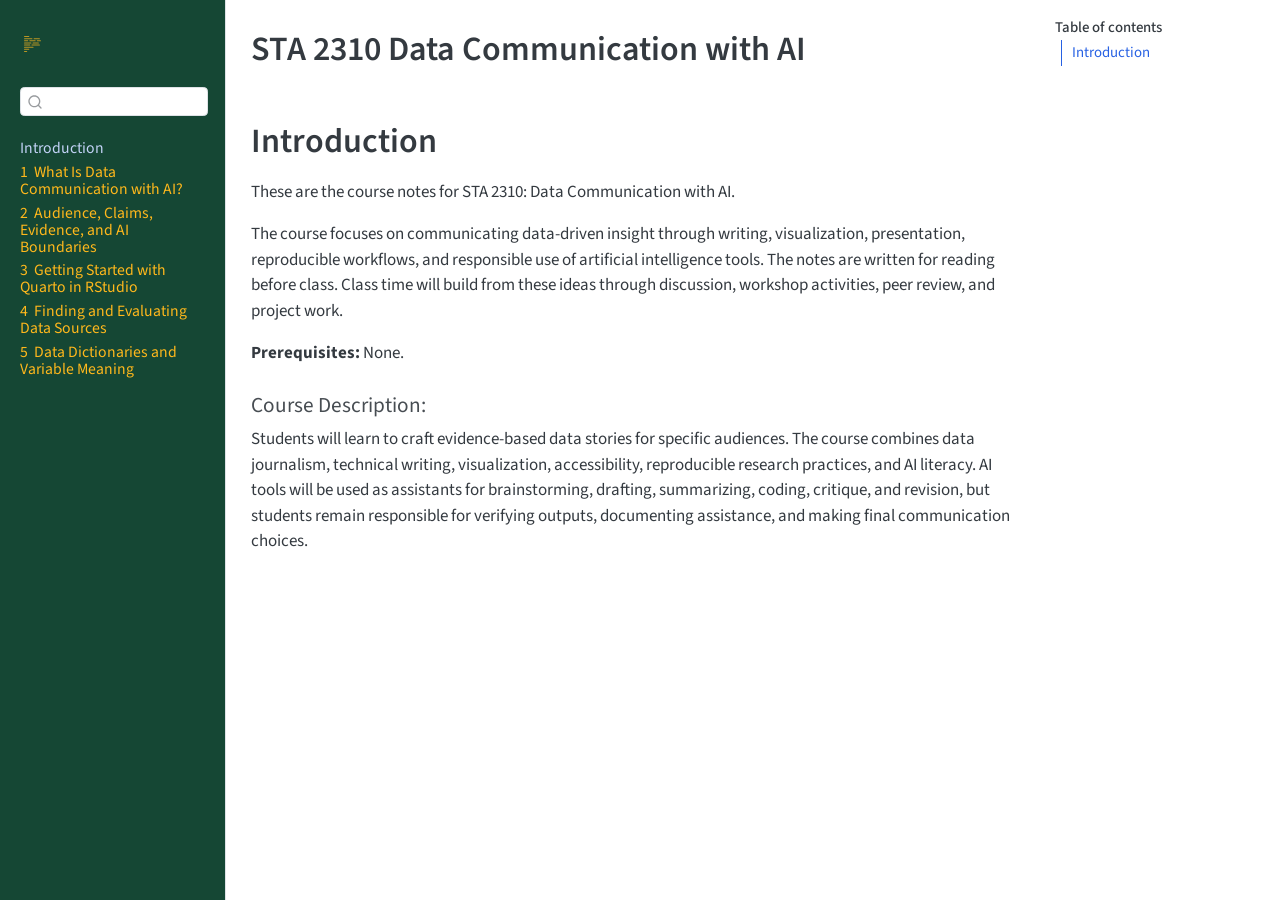
==== docs/index.html @ f8202a1c "add 05" ====
<!DOCTYPE html>
<html xmlns="http://www.w3.org/1999/xhtml" lang="en" xml:lang="en"><head>

<meta charset="utf-8">
<meta name="generator" content="quarto-1.9.38">

<meta name="viewport" content="width=device-width, initial-scale=1.0, user-scalable=yes">


<title>STA 2310 Data Communication with AI</title>
<style>
/* Default styles provided by pandoc.
** See https://pandoc.org/MANUAL.html#variables-for-html for config info.
*/
code{white-space: pre-wrap;}
span.smallcaps{font-variant: small-caps;}
div.columns{display: flex; gap: min(4vw, 1.5em);}
div.column{flex: auto; overflow-x: auto;}
div.hanging-indent{margin-left: 1.5em; text-indent: -1.5em;}
ul.task-list{list-style: none;}
ul.task-list li input[type="checkbox"] {
  width: 0.8em;
  margin: 0 0.8em 0.2em -1em; /* quarto-specific, see https://github.com/quarto-dev/quarto-cli/issues/4556 */ 
  vertical-align: middle;
}
</style>


<script src="site_libs/quarto-nav/quarto-nav.js"></script>
<script src="site_libs/quarto-nav/headroom.min.js"></script>
<script src="site_libs/clipboard/clipboard.min.js"></script>
<script src="site_libs/quarto-search/autocomplete.umd.js"></script>
<script src="site_libs/quarto-search/fuse.min.js"></script>
<script src="site_libs/quarto-search/quarto-search.js"></script>
<meta name="quarto:offset" content="./">
<script src="site_libs/quarto-html/quarto.js" type="module"></script>
<script src="site_libs/quarto-html/tabsets/tabsets.js" type="module"></script>
<script src="site_libs/quarto-html/popper.min.js"></script>
<script src="site_libs/quarto-html/tippy.umd.min.js"></script>
<script src="site_libs/quarto-html/anchor.min.js"></script>
<link href="site_libs/quarto-html/tippy.css" rel="stylesheet">
<link href="site_libs/quarto-html/quarto-syntax-highlighting-15634bcf2e68342d4ad2dfa704d543f6.css" rel="stylesheet" id="quarto-text-highlighting-styles">
<script src="site_libs/bootstrap/bootstrap.min.js"></script>
<link href="site_libs/bootstrap/bootstrap-icons.css" rel="stylesheet">
<link href="site_libs/bootstrap/bootstrap-ac731d99f942368ec2047317e7e82b91.min.css" rel="stylesheet" append-hash="true" id="quarto-bootstrap" data-mode="light">
<script id="quarto-search-options" type="application/json">{
  "location": "sidebar",
  "copy-button": false,
  "collapse-after": 3,
  "panel-placement": "start",
  "type": "textbox",
  "limit": 50,
  "keyboard-shortcut": [
    "f",
    "/",
    "s"
  ],
  "show-item-context": false,
  "language": {
    "search-no-results-text": "No results",
    "search-matching-documents-text": "matching documents",
    "search-copy-link-title": "Copy link to search",
    "search-hide-matches-text": "Hide additional matches",
    "search-more-match-text": "more match in this document",
    "search-more-matches-text": "more matches in this document",
    "search-clear-button-title": "Clear",
    "search-text-placeholder": "",
    "search-detached-cancel-button-title": "Cancel",
    "search-submit-button-title": "Submit",
    "search-label": "Search"
  }
}</script>
<style type="text/css">
.sidebar .chapter-number {
color: #FFB81c;
}
.center-panel.quarto-layout-panel {
justify-content: center;
column-gap: 1rem;
}
</style>
<style>
div.callout-example.callout {
  border-left-color: #008000;
}
div.callout-example.callout-style-default > .callout-header {
  background-color: rgba(0, 128, 0, 0.13);
}
div.callout-example .callout-toggle::before {  background-image: url('data:image/svg+xml,<svg xmlns="http://www.w3.org/2000/svg" width="16" height="16" fill="rgb(33, 37, 41)" class="bi bi-chevron-down" viewBox="0 0 16 16"><path fill-rule="evenodd" d="M1.646 4.646a.5.5 0 0 1 .708 0L8 10.293l5.646-5.647a.5.5 0 0 1 .708.708l-6 6a.5.5 0 0 1-.708 0l-6-6a.5.5 0 0 1 0-.708z"/></svg>');}
div.callout-example.callout-style-default .callout-icon::before, div.callout-example.callout-titled .callout-icon::before {
  content: '📈';
  background-image: none;
}
</style>


<link rel="stylesheet" href="styles.css">
</head>

<body class="nav-sidebar docked quarto-light">

<div id="quarto-search-results"></div>
  <header id="quarto-header" class="headroom fixed-top">
  <nav class="quarto-secondary-nav">
    <div class="container-fluid d-flex">
      <button type="button" class="quarto-btn-toggle btn" data-bs-toggle="collapse" role="button" data-bs-target=".quarto-sidebar-collapse-item" aria-controls="quarto-sidebar" aria-expanded="false" aria-label="Toggle sidebar navigation" onclick="if (window.quartoToggleHeadroom) { window.quartoToggleHeadroom(); }">
        <i class="bi bi-layout-text-sidebar-reverse"></i>
      </button>
        <nav class="quarto-page-breadcrumbs" aria-label="breadcrumb"><ol class="breadcrumb"><li class="breadcrumb-item"><a href="./index.html">Introduction</a></li></ol></nav>
        <a class="flex-grow-1" role="navigation" data-bs-toggle="collapse" data-bs-target=".quarto-sidebar-collapse-item" aria-controls="quarto-sidebar" aria-expanded="false" aria-label="Toggle sidebar navigation" onclick="if (window.quartoToggleHeadroom) { window.quartoToggleHeadroom(); }">      
        </a>
      <button type="button" class="btn quarto-search-button" aria-label="Search" onclick="window.quartoOpenSearch();">
        <i class="bi bi-search"></i>
      </button>
    </div>
  </nav>
</header>
<!-- content -->
<div id="quarto-content" class="quarto-container page-columns page-rows-contents page-layout-article">
<!-- sidebar -->
  <nav id="quarto-sidebar" class="sidebar collapse collapse-horizontal quarto-sidebar-collapse-item sidebar-navigation docked overflow-auto">
    <div class="pt-lg-2 mt-2 text-left sidebar-header">
    <div class="sidebar-title mb-0 py-0">
      <a href="./"></a> 
        <div class="sidebar-tools-main">
  <a href="" class="quarto-reader-toggle quarto-navigation-tool px-1" onclick="window.quartoToggleReader(); return false;" title="Toggle reader mode">
  <div class="quarto-reader-toggle-btn">
  <i class="bi"></i>
  </div>
</a>
</div>
    </div>
      </div>
        <div class="mt-2 flex-shrink-0 align-items-center">
        <div class="sidebar-search">
        <div id="quarto-search" class="" title="Search"></div>
        </div>
        </div>
    <div class="sidebar-menu-container"> 
    <ul class="list-unstyled mt-1">
        <li class="sidebar-item">
  <div class="sidebar-item-container"> 
  <a href="./index.html" class="sidebar-item-text sidebar-link active">
 <span class="menu-text">Introduction</span></a>
  </div>
</li>
        <li class="sidebar-item">
  <div class="sidebar-item-container"> 
  <a href="./01.html" class="sidebar-item-text sidebar-link">
 <span class="menu-text"><span class="chapter-number">1</span>&nbsp; <span class="chapter-title">What Is Data Communication with AI?</span></span></a>
  </div>
</li>
        <li class="sidebar-item">
  <div class="sidebar-item-container"> 
  <a href="./02.html" class="sidebar-item-text sidebar-link">
 <span class="menu-text"><span class="chapter-number">2</span>&nbsp; <span class="chapter-title">Audience, Claims, Evidence, and AI Boundaries</span></span></a>
  </div>
</li>
        <li class="sidebar-item">
  <div class="sidebar-item-container"> 
  <a href="./03.html" class="sidebar-item-text sidebar-link">
 <span class="menu-text"><span class="chapter-number">3</span>&nbsp; <span class="chapter-title">Getting Started with Quarto in RStudio</span></span></a>
  </div>
</li>
        <li class="sidebar-item">
  <div class="sidebar-item-container"> 
  <a href="./04.html" class="sidebar-item-text sidebar-link">
 <span class="menu-text"><span class="chapter-number">4</span>&nbsp; <span class="chapter-title">Finding and Evaluating Data Sources</span></span></a>
  </div>
</li>
        <li class="sidebar-item">
  <div class="sidebar-item-container"> 
  <a href="./05.html" class="sidebar-item-text sidebar-link">
 <span class="menu-text"><span class="chapter-number">5</span>&nbsp; <span class="chapter-title">Data Dictionaries and Variable Meaning</span></span></a>
  </div>
</li>
    </ul>
    </div>
</nav>
<div id="quarto-sidebar-glass" class="quarto-sidebar-collapse-item" data-bs-toggle="collapse" data-bs-target=".quarto-sidebar-collapse-item"></div>
<!-- margin-sidebar -->
    <div id="quarto-margin-sidebar" class="sidebar margin-sidebar">
        <nav id="TOC" role="doc-toc" class="toc-active">
    <h2 id="toc-title">Table of contents</h2>
   
  <ul>
  <li><a href="#introduction" id="toc-introduction" class="nav-link active" data-scroll-target="#introduction">Introduction</a></li>
  </ul>
</nav>
    </div>
<!-- main -->
<main class="content" id="quarto-document-content">

<header id="title-block-header" class="quarto-title-block default">
<div class="quarto-title">
<h1 class="title"><p>STA 2310 Data Communication with AI</p></h1>
</div>



<div class="quarto-title-meta">

    
  
    
  </div>
  


</header>


<section id="introduction" class="level1 unnumbered">
<h1 class="unnumbered">Introduction</h1>
<p>These are the course notes for STA 2310: Data Communication with AI.</p>
<p>The course focuses on communicating data-driven insight through writing, visualization, presentation, reproducible workflows, and responsible use of artificial intelligence tools. The notes are written for reading before class. Class time will build from these ideas through discussion, workshop activities, peer review, and project work.</p>
<p><strong>Prerequisites:</strong> None.</p>
<section id="course-description" class="level4">
<h4 class="anchored" data-anchor-id="course-description">Course Description:</h4>
<p>Students will learn to craft evidence-based data stories for specific audiences. The course combines data journalism, technical writing, visualization, accessibility, reproducible research practices, and AI literacy. AI tools will be used as assistants for brainstorming, drafting, summarizing, coding, critique, and revision, but students remain responsible for verifying outputs, documenting assistance, and making final communication choices.</p>


</section>
</section>

</main> <!-- /main -->
<script id="quarto-html-after-body" type="application/javascript">
  window.document.addEventListener("DOMContentLoaded", function (event) {
    const icon = "";
    const anchorJS = new window.AnchorJS();
    anchorJS.options = {
      placement: 'right',
      icon: icon
    };
    anchorJS.add('.anchored');
    const isCodeAnnotation = (el) => {
      for (const clz of el.classList) {
        if (clz.startsWith('code-annotation-')) {                     
          return true;
        }
      }
      return false;
    }
    const onCopySuccess = function(e) {
      // button target
      const button = e.trigger;
      // don't keep focus
      button.blur();
      // flash "checked"
      button.classList.add('code-copy-button-checked');
      var currentTitle = button.getAttribute("title");
      button.setAttribute("title", "Copied!");
      let tooltip;
      if (window.bootstrap) {
        button.setAttribute("data-bs-toggle", "tooltip");
        button.setAttribute("data-bs-placement", "left");
        button.setAttribute("data-bs-title", "Copied!");
        tooltip = new bootstrap.Tooltip(button, 
          { trigger: "manual", 
            customClass: "code-copy-button-tooltip",
            offset: [0, -8]});
        tooltip.show();    
      }
      setTimeout(function() {
        if (tooltip) {
          tooltip.hide();
          button.removeAttribute("data-bs-title");
          button.removeAttribute("data-bs-toggle");
          button.removeAttribute("data-bs-placement");
        }
        button.setAttribute("title", currentTitle);
        button.classList.remove('code-copy-button-checked');
      }, 1000);
      // clear code selection
      e.clearSelection();
    }
    const getTextToCopy = function(trigger) {
      const outerScaffold = trigger.parentElement.cloneNode(true);
      const codeEl = outerScaffold.querySelector('code');
      for (const childEl of codeEl.children) {
        if (isCodeAnnotation(childEl)) {
          childEl.remove();
        }
      }
      return codeEl.innerText;
    }
    const clipboard = new window.ClipboardJS('.code-copy-button:not([data-in-quarto-modal])', {
      text: getTextToCopy
    });
    clipboard.on('success', onCopySuccess);
    if (window.document.getElementById('quarto-embedded-source-code-modal')) {
      const clipboardModal = new window.ClipboardJS('.code-copy-button[data-in-quarto-modal]', {
        text: getTextToCopy,
        container: window.document.getElementById('quarto-embedded-source-code-modal')
      });
      clipboardModal.on('success', onCopySuccess);
    }
      var localhostRegex = new RegExp(/^(?:http|https):\/\/localhost\:?[0-9]*\//);
      var mailtoRegex = new RegExp(/^mailto:/);
        var filterRegex = new RegExp('/' + window.location.host + '/');
      var isInternal = (href) => {
          return filterRegex.test(href) || localhostRegex.test(href) || mailtoRegex.test(href);
      }
      // Inspect non-navigation links and adorn them if external
     var links = window.document.querySelectorAll('a[href]:not(.nav-link):not(.navbar-brand):not(.toc-action):not(.sidebar-link):not(.sidebar-item-toggle):not(.pagination-link):not(.no-external):not([aria-hidden]):not(.dropdown-item):not(.quarto-navigation-tool):not(.about-link)');
      for (var i=0; i<links.length; i++) {
        const link = links[i];
        if (!isInternal(link.href)) {
          // undo the damage that might have been done by quarto-nav.js in the case of
          // links that we want to consider external
          if (link.dataset.originalHref !== undefined) {
            link.href = link.dataset.originalHref;
          }
        }
      }
    function tippyHover(el, contentFn, onTriggerFn, onUntriggerFn) {
      const config = {
        allowHTML: true,
        maxWidth: 500,
        delay: 100,
        arrow: false,
        appendTo: function(el) {
            return el.parentElement;
        },
        interactive: true,
        interactiveBorder: 10,
        theme: 'quarto',
        placement: 'bottom-start',
      };
      if (contentFn) {
        config.content = contentFn;
      }
      if (onTriggerFn) {
        config.onTrigger = onTriggerFn;
      }
      if (onUntriggerFn) {
        config.onUntrigger = onUntriggerFn;
      }
      window.tippy(el, config); 
    }
    const noterefs = window.document.querySelectorAll('a[role="doc-noteref"]');
    for (var i=0; i<noterefs.length; i++) {
      const ref = noterefs[i];
      tippyHover(ref, function() {
        // use id or data attribute instead here
        let href = ref.getAttribute('data-footnote-href') || ref.getAttribute('href');
        try { href = new URL(href).hash; } catch {}
        const id = href.replace(/^#\/?/, "");
        const note = window.document.getElementById(id);
        if (note) {
          return note.innerHTML;
        } else {
          return "";
        }
      });
    }
    const xrefs = window.document.querySelectorAll('a.quarto-xref');
    const processXRef = (id, note) => {
      // Strip column container classes
      const stripColumnClz = (el) => {
        el.classList.remove("page-full", "page-columns");
        if (el.children) {
          for (const child of el.children) {
            stripColumnClz(child);
          }
        }
      }
      stripColumnClz(note)
      if (id === null || id.startsWith('sec-')) {
        // Special case sections, only their first couple elements
        const container = document.createElement("div");
        if (note.children && note.children.length > 2) {
          container.appendChild(note.children[0].cloneNode(true));
          for (let i = 1; i < note.children.length; i++) {
            const child = note.children[i];
            if (child.tagName === "P" && child.innerText === "") {
              continue;
            } else {
              container.appendChild(child.cloneNode(true));
              break;
            }
          }
          if (window.Quarto?.typesetMath) {
            window.Quarto.typesetMath(container);
          }
          return container.innerHTML
        } else {
          if (window.Quarto?.typesetMath) {
            window.Quarto.typesetMath(note);
          }
          return note.innerHTML;
        }
      } else {
        // Remove any anchor links if they are present
        const anchorLink = note.querySelector('a.anchorjs-link');
        if (anchorLink) {
          anchorLink.remove();
        }
        if (window.Quarto?.typesetMath) {
          window.Quarto.typesetMath(note);
        }
        if (note.classList.contains("callout")) {
          return note.outerHTML;
        } else {
          return note.innerHTML;
        }
      }
    }
    for (var i=0; i<xrefs.length; i++) {
      const xref = xrefs[i];
      tippyHover(xref, undefined, function(instance) {
        instance.disable();
        let url = xref.getAttribute('href');
        let hash = undefined; 
        if (url.startsWith('#')) {
          hash = url;
        } else {
          try { hash = new URL(url).hash; } catch {}
        }
        if (hash) {
          const id = hash.replace(/^#\/?/, "");
          const note = window.document.getElementById(id);
          if (note !== null) {
            try {
              const html = processXRef(id, note.cloneNode(true));
              instance.setContent(html);
            } finally {
              instance.enable();
              instance.show();
            }
          } else {
            // See if we can fetch this
            fetch(url.split('#')[0])
            .then(res => res.text())
            .then(html => {
              const parser = new DOMParser();
              const htmlDoc = parser.parseFromString(html, "text/html");
              const note = htmlDoc.getElementById(id);
              if (note !== null) {
                const html = processXRef(id, note);
                instance.setContent(html);
              } 
            }).finally(() => {
              instance.enable();
              instance.show();
            });
          }
        } else {
          // See if we can fetch a full url (with no hash to target)
          // This is a special case and we should probably do some content thinning / targeting
          fetch(url)
          .then(res => res.text())
          .then(html => {
            const parser = new DOMParser();
            const htmlDoc = parser.parseFromString(html, "text/html");
            const note = htmlDoc.querySelector('main.content');
            if (note !== null) {
              // This should only happen for chapter cross references
              // (since there is no id in the URL)
              // remove the first header
              if (note.children.length > 0 && note.children[0].tagName === "HEADER") {
                note.children[0].remove();
              }
              const html = processXRef(null, note);
              instance.setContent(html);
            } 
          }).finally(() => {
            instance.enable();
            instance.show();
          });
        }
      }, function(instance) {
      });
    }
        let selectedAnnoteEl;
        const selectorForAnnotation = ( cell, annotation) => {
          let cellAttr = 'data-code-cell="' + cell + '"';
          let lineAttr = 'data-code-annotation="' +  annotation + '"';
          const selector = 'span[' + cellAttr + '][' + lineAttr + ']';
          return selector;
        }
        const selectCodeLines = (annoteEl) => {
          const doc = window.document;
          const targetCell = annoteEl.getAttribute("data-target-cell");
          const targetAnnotation = annoteEl.getAttribute("data-target-annotation");
          const annoteSpan = window.document.querySelector(selectorForAnnotation(targetCell, targetAnnotation));
          const lines = annoteSpan.getAttribute("data-code-lines").split(",");
          const lineIds = lines.map((line) => {
            return targetCell + "-" + line;
          })
          let top = null;
          let height = null;
          let parent = null;
          if (lineIds.length > 0) {
              //compute the position of the single el (top and bottom and make a div)
              const el = window.document.getElementById(lineIds[0]);
              top = el.offsetTop;
              height = el.offsetHeight;
              parent = el.parentElement.parentElement;
            if (lineIds.length > 1) {
              const lastEl = window.document.getElementById(lineIds[lineIds.length - 1]);
              const bottom = lastEl.offsetTop + lastEl.offsetHeight;
              height = bottom - top;
            }
            if (top !== null && height !== null && parent !== null) {
              // cook up a div (if necessary) and position it 
              let div = window.document.getElementById("code-annotation-line-highlight");
              if (div === null) {
                div = window.document.createElement("div");
                div.setAttribute("id", "code-annotation-line-highlight");
                div.style.position = 'absolute';
                parent.appendChild(div);
              }
              div.style.top = top - 2 + "px";
              div.style.height = height + 4 + "px";
              div.style.left = 0;
              let gutterDiv = window.document.getElementById("code-annotation-line-highlight-gutter");
              if (gutterDiv === null) {
                gutterDiv = window.document.createElement("div");
                gutterDiv.setAttribute("id", "code-annotation-line-highlight-gutter");
                gutterDiv.style.position = 'absolute';
                const codeCell = window.document.getElementById(targetCell);
                const gutter = codeCell.querySelector('.code-annotation-gutter');
                gutter.appendChild(gutterDiv);
              }
              gutterDiv.style.top = top - 2 + "px";
              gutterDiv.style.height = height + 4 + "px";
            }
            selectedAnnoteEl = annoteEl;
          }
        };
        const unselectCodeLines = () => {
          const elementsIds = ["code-annotation-line-highlight", "code-annotation-line-highlight-gutter"];
          elementsIds.forEach((elId) => {
            const div = window.document.getElementById(elId);
            if (div) {
              div.remove();
            }
          });
          selectedAnnoteEl = undefined;
        };
          // Handle positioning of the toggle
      window.addEventListener(
        "resize",
        throttle(() => {
          elRect = undefined;
          if (selectedAnnoteEl) {
            selectCodeLines(selectedAnnoteEl);
          }
        }, 10)
      );
      function throttle(fn, ms) {
      let throttle = false;
      let timer;
        return (...args) => {
          if(!throttle) { // first call gets through
              fn.apply(this, args);
              throttle = true;
          } else { // all the others get throttled
              if(timer) clearTimeout(timer); // cancel #2
              timer = setTimeout(() => {
                fn.apply(this, args);
                timer = throttle = false;
              }, ms);
          }
        };
      }
        // Attach click handler to the DT
        const annoteDls = window.document.querySelectorAll('dt[data-target-cell]');
        for (const annoteDlNode of annoteDls) {
          annoteDlNode.addEventListener('click', (event) => {
            const clickedEl = event.target;
            if (clickedEl !== selectedAnnoteEl) {
              unselectCodeLines();
              const activeEl = window.document.querySelector('dt[data-target-cell].code-annotation-active');
              if (activeEl) {
                activeEl.classList.remove('code-annotation-active');
              }
              selectCodeLines(clickedEl);
              clickedEl.classList.add('code-annotation-active');
            } else {
              // Unselect the line
              unselectCodeLines();
              clickedEl.classList.remove('code-annotation-active');
            }
          });
        }
    const findCites = (el) => {
      const parentEl = el.parentElement;
      if (parentEl) {
        const cites = parentEl.dataset.cites;
        if (cites) {
          return {
            el,
            cites: cites.split(' ')
          };
        } else {
          return findCites(el.parentElement)
        }
      } else {
        return undefined;
      }
    };
    var bibliorefs = window.document.querySelectorAll('a[role="doc-biblioref"]');
    for (var i=0; i<bibliorefs.length; i++) {
      const ref = bibliorefs[i];
      const citeInfo = findCites(ref);
      if (citeInfo) {
        tippyHover(citeInfo.el, function() {
          var popup = window.document.createElement('div');
          citeInfo.cites.forEach(function(cite) {
            var citeDiv = window.document.createElement('div');
            citeDiv.classList.add('hanging-indent');
            citeDiv.classList.add('csl-entry');
            var biblioDiv = window.document.getElementById('ref-' + cite);
            if (biblioDiv) {
              citeDiv.innerHTML = biblioDiv.innerHTML;
            }
            popup.appendChild(citeDiv);
          });
          return popup.innerHTML;
        });
      }
    }
  });
  </script>
</div> <!-- /content -->




</body></html>
---- docs/site_libs/quarto-html/tippy.css ----
.tippy-box[data-animation=fade][data-state=hidden]{opacity:0}[data-tippy-root]{max-width:calc(100vw - 10px)}.tippy-box{position:relative;background-color:#333;color:#fff;border-radius:4px;font-size:14px;line-height:1.4;white-space:normal;outline:0;transition-property:transform,visibility,opacity}.tippy-box[data-placement^=top]>.tippy-arrow{bottom:0}.tippy-box[data-placement^=top]>.tippy-arrow:before{bottom:-7px;left:0;border-width:8px 8px 0;border-top-color:initial;transform-origin:center top}.tippy-box[data-placement^=bottom]>.tippy-arrow{top:0}.tippy-box[data-placement^=bottom]>.tippy-arrow:before{top:-7px;left:0;border-width:0 8px 8px;border-bottom-color:initial;transform-origin:center bottom}.tippy-box[data-placement^=left]>.tippy-arrow{right:0}.tippy-box[data-placement^=left]>.tippy-arrow:before{border-width:8px 0 8px 8px;border-left-color:initial;right:-7px;transform-origin:center left}.tippy-box[data-placement^=right]>.tippy-arrow{left:0}.tippy-box[data-placement^=right]>.tippy-arrow:before{left:-7px;border-width:8px 8px 8px 0;border-right-color:initial;transform-origin:center right}.tippy-box[data-inertia][data-state=visible]{transition-timing-function:cubic-bezier(.54,1.5,.38,1.11)}.tippy-arrow{width:16px;height:16px;color:#333}.tippy-arrow:before{content:"";position:absolute;border-color:transparent;border-style:solid}.tippy-content{position:relative;padding:5px 9px;z-index:1}
---- docs/site_libs/quarto-html/quarto-syntax-highlighting-15634bcf2e68342d4ad2dfa704d543f6.css ----
/* quarto syntax highlight colors */
:root {
  --quarto-hl-ot-color: #003B4F;
  --quarto-hl-at-color: #657422;
  --quarto-hl-ss-color: #20794D;
  --quarto-hl-an-color: #5E5E5E;
  --quarto-hl-fu-color: #4758AB;
  --quarto-hl-st-color: #20794D;
  --quarto-hl-cf-color: #003B4F;
  --quarto-hl-op-color: #5E5E5E;
  --quarto-hl-er-color: #AD0000;
  --quarto-hl-bn-color: #AD0000;
  --quarto-hl-al-color: #AD0000;
  --quarto-hl-va-color: #111111;
  --quarto-hl-bu-color: inherit;
  --quarto-hl-ex-color: inherit;
  --quarto-hl-pp-color: #AD0000;
  --quarto-hl-in-color: #5E5E5E;
  --quarto-hl-vs-color: #20794D;
  --quarto-hl-wa-color: #5E5E5E;
  --quarto-hl-do-color: #5E5E5E;
  --quarto-hl-im-color: #00769E;
  --quarto-hl-ch-color: #20794D;
  --quarto-hl-dt-color: #AD0000;
  --quarto-hl-fl-color: #AD0000;
  --quarto-hl-co-color: #5E5E5E;
  --quarto-hl-cv-color: #5E5E5E;
  --quarto-hl-cn-color: #8f5902;
  --quarto-hl-sc-color: #5E5E5E;
  --quarto-hl-dv-color: #AD0000;
  --quarto-hl-kw-color: #003B4F;
}

/* other quarto variables */
:root {
  --quarto-font-monospace: SFMono-Regular, Menlo, Monaco, Consolas, "Liberation Mono", "Courier New", monospace;
}

/* syntax highlight based on Pandoc's rules */
pre > code.sourceCode > span {
  color: #003B4F;
}

code.sourceCode > span {
  color: #003B4F;
}

div.sourceCode,
div.sourceCode pre.sourceCode {
  color: #003B4F;
}

/* Normal */
code span {
  color: #003B4F;
}

/* Alert */
code span.al {
  color: #AD0000;
  font-style: inherit;
}

/* Annotation */
code span.an {
  color: #5E5E5E;
  font-style: inherit;
}

/* Attribute */
code span.at {
  color: #657422;
  font-style: inherit;
}

/* BaseN */
code span.bn {
  color: #AD0000;
  font-style: inherit;
}

/* BuiltIn */
code span.bu {
  font-style: inherit;
}

/* ControlFlow */
code span.cf {
  color: #003B4F;
  font-weight: bold;
  font-style: inherit;
}

/* Char */
code span.ch {
  color: #20794D;
  font-style: inherit;
}

/* Constant */
code span.cn {
  color: #8f5902;
  font-style: inherit;
}

/* Comment */
code span.co {
  color: #5E5E5E;
  font-style: inherit;
}

/* CommentVar */
code span.cv {
  color: #5E5E5E;
  font-style: italic;
}

/* Documentation */
code span.do {
  color: #5E5E5E;
  font-style: italic;
}

/* DataType */
code span.dt {
  color: #AD0000;
  font-style: inherit;
}

/* DecVal */
code span.dv {
  color: #AD0000;
  font-style: inherit;
}

/* Error */
code span.er {
  color: #AD0000;
  font-style: inherit;
}

/* Extension */
code span.ex {
  font-style: inherit;
}

/* Float */
code span.fl {
  color: #AD0000;
  font-style: inherit;
}

/* Function */
code span.fu {
  color: #4758AB;
  font-style: inherit;
}

/* Import */
code span.im {
  color: #00769E;
  font-style: inherit;
}

/* Information */
code span.in {
  color: #5E5E5E;
  font-style: inherit;
}

/* Keyword */
code span.kw {
  color: #003B4F;
  font-weight: bold;
  font-style: inherit;
}

/* Operator */
code span.op {
  color: #5E5E5E;
  font-style: inherit;
}

/* Other */
code span.ot {
  color: #003B4F;
  font-style: inherit;
}

/* Preprocessor */
code span.pp {
  color: #AD0000;
  font-style: inherit;
}

/* SpecialChar */
code span.sc {
  color: #5E5E5E;
  font-style: inherit;
}

/* SpecialString */
code span.ss {
  color: #20794D;
  font-style: inherit;
}

/* String */
code span.st {
  color: #20794D;
  font-style: inherit;
}

/* Variable */
code span.va {
  color: #111111;
  font-style: inherit;
}

/* VerbatimString */
code span.vs {
  color: #20794D;
  font-style: inherit;
}

/* Warning */
code span.wa {
  color: #5E5E5E;
  font-style: italic;
}

.prevent-inlining {
  content: "</";
}

/*# sourceMappingURL=f23921c56f73e400b49028c9186a1aa0.css.map */
---- docs/styles.css ----
blank {
  color: transparent;
  text-decoration: underline;
  text-decoration-color: black;
  cursor: pointer;
}

blank.clicked {
  color: red;
}

.sidebar .chapter-number {
  color: #FFB81c;
}

.recap-table table {
  width: 100%;
}

.recap-table th {
  background-color: #f3f6f4;
}

.ai-use-log {
  border-left: 4px solid #154734;
  padding: 0.75rem 1rem;
  background: #f7faf8;
  margin: 1rem 0;
}
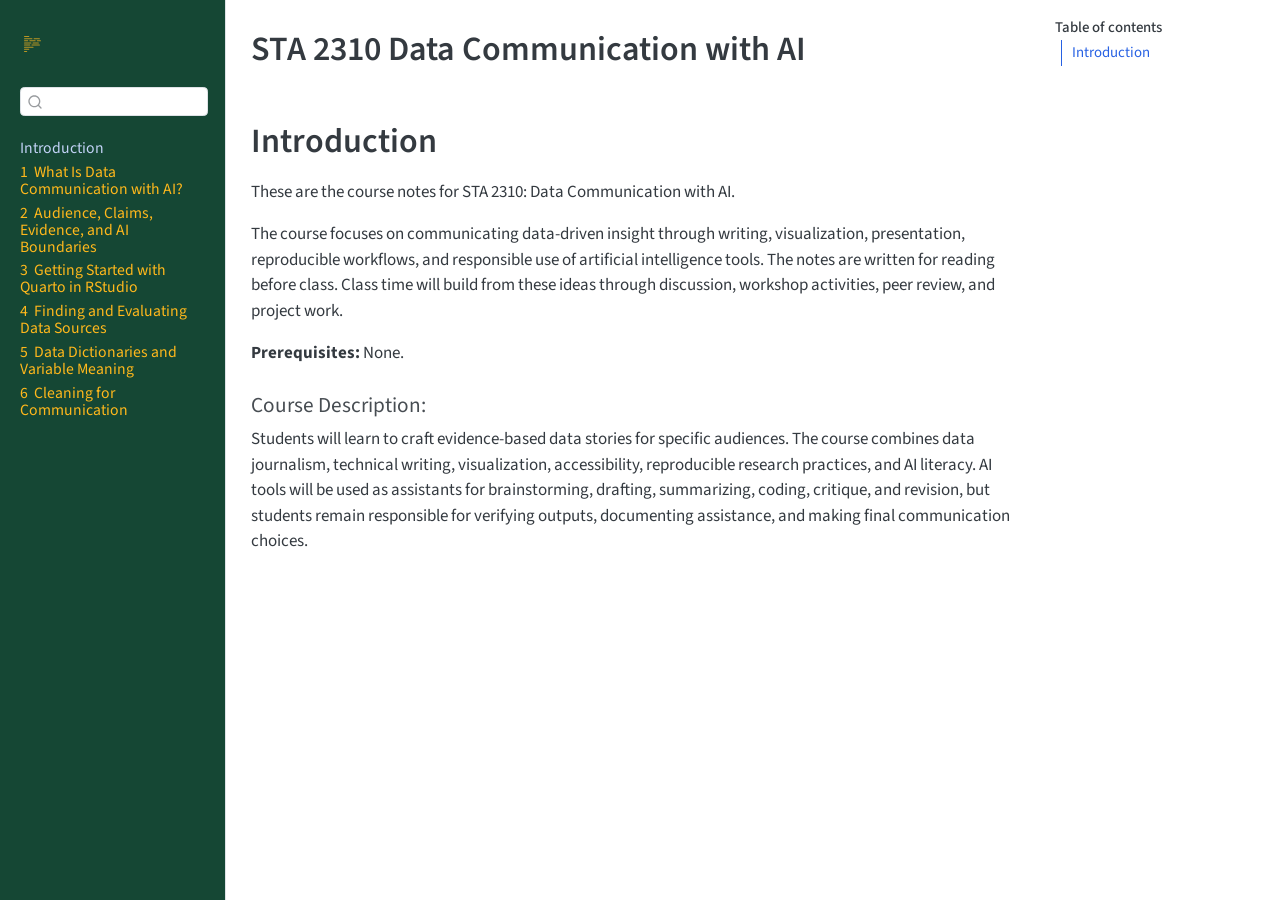
==== commit f9daf313: "added 06" ====
--- a/docs/index.html
+++ b/docs/index.html
@@ -174,6 +174,12 @@
  <span class="menu-text"><span class="chapter-number">5</span>&nbsp; <span class="chapter-title">Data Dictionaries and Variable Meaning</span></span></a>
   </div>
 </li>
+        <li class="sidebar-item">
+  <div class="sidebar-item-container"> 
+  <a href="./06.html" class="sidebar-item-text sidebar-link">
+ <span class="menu-text"><span class="chapter-number">6</span>&nbsp; <span class="chapter-title">Cleaning for Communication</span></span></a>
+  </div>
+</li>
     </ul>
     </div>
 </nav>
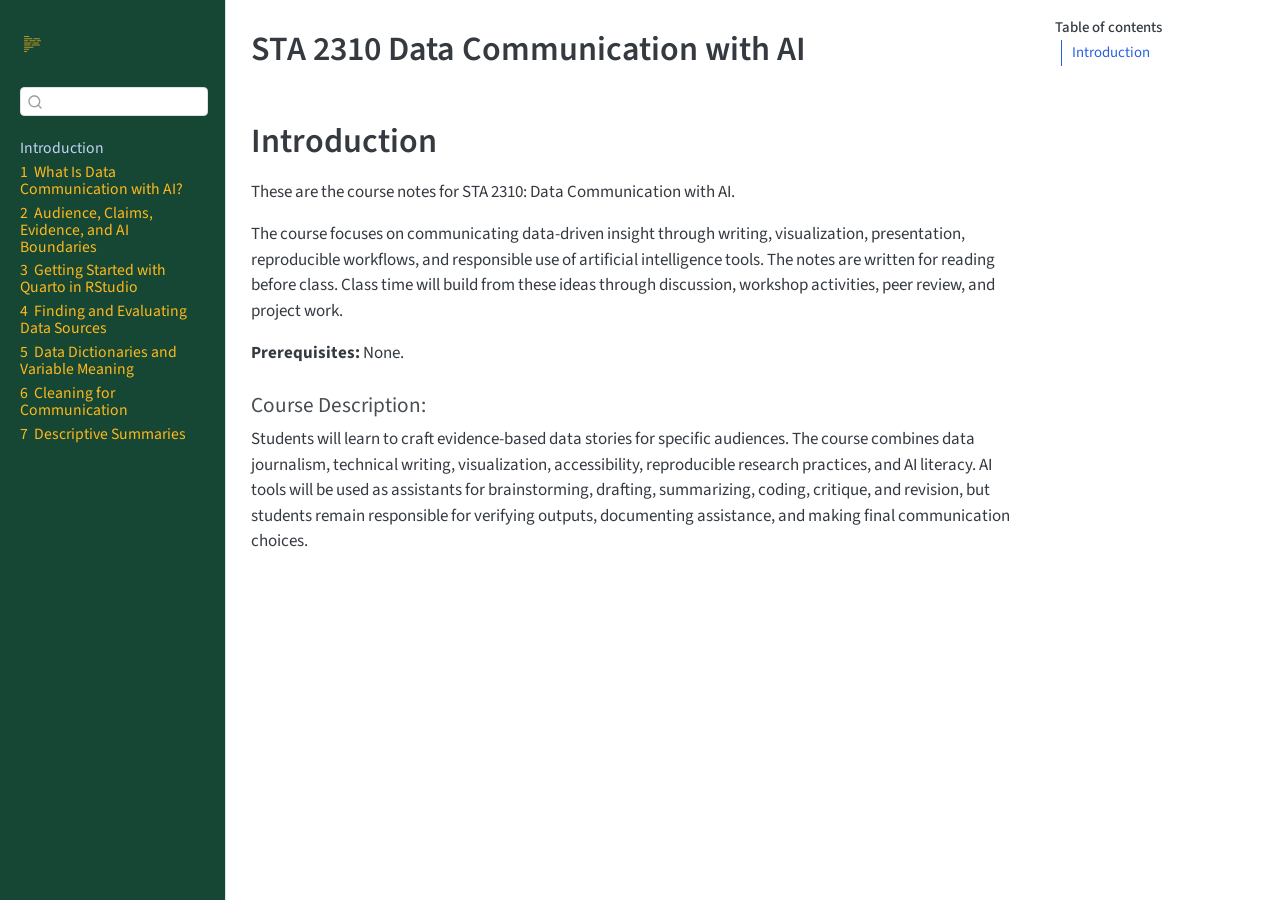
==== commit 65b8e6ed: "added 07" ====
--- a/docs/index.html
+++ b/docs/index.html
@@ -180,6 +180,12 @@
  <span class="menu-text"><span class="chapter-number">6</span>&nbsp; <span class="chapter-title">Cleaning for Communication</span></span></a>
   </div>
 </li>
+        <li class="sidebar-item">
+  <div class="sidebar-item-container"> 
+  <a href="./07.html" class="sidebar-item-text sidebar-link">
+ <span class="menu-text"><span class="chapter-number">7</span>&nbsp; <span class="chapter-title">Descriptive Summaries</span></span></a>
+  </div>
+</li>
     </ul>
     </div>
 </nav>
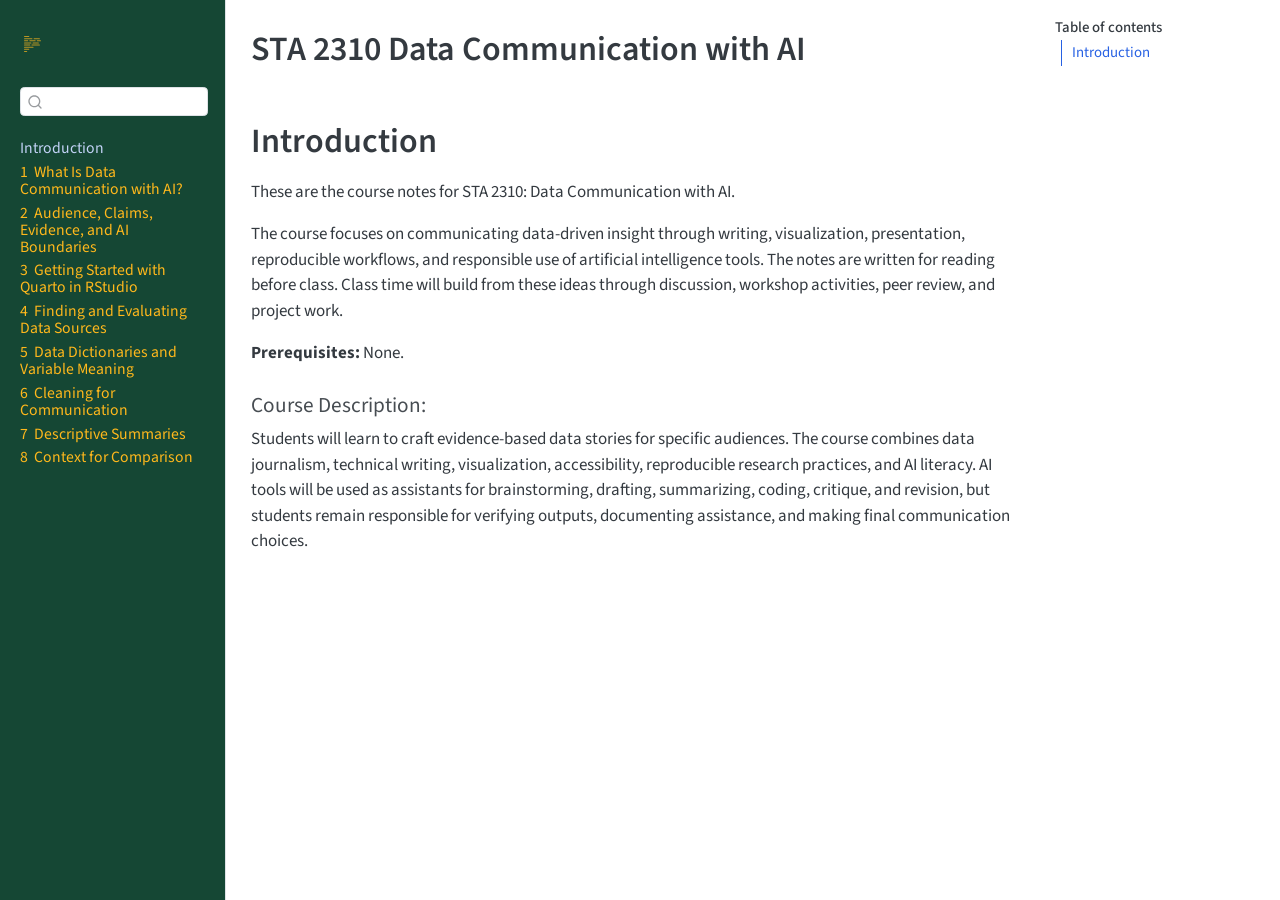
==== commit af68af90: "added 08" ====
--- a/docs/index.html
+++ b/docs/index.html
@@ -186,6 +186,12 @@
  <span class="menu-text"><span class="chapter-number">7</span>&nbsp; <span class="chapter-title">Descriptive Summaries</span></span></a>
   </div>
 </li>
+        <li class="sidebar-item">
+  <div class="sidebar-item-container"> 
+  <a href="./08.html" class="sidebar-item-text sidebar-link">
+ <span class="menu-text"><span class="chapter-number">8</span>&nbsp; <span class="chapter-title">Context for Comparison</span></span></a>
+  </div>
+</li>
     </ul>
     </div>
 </nav>
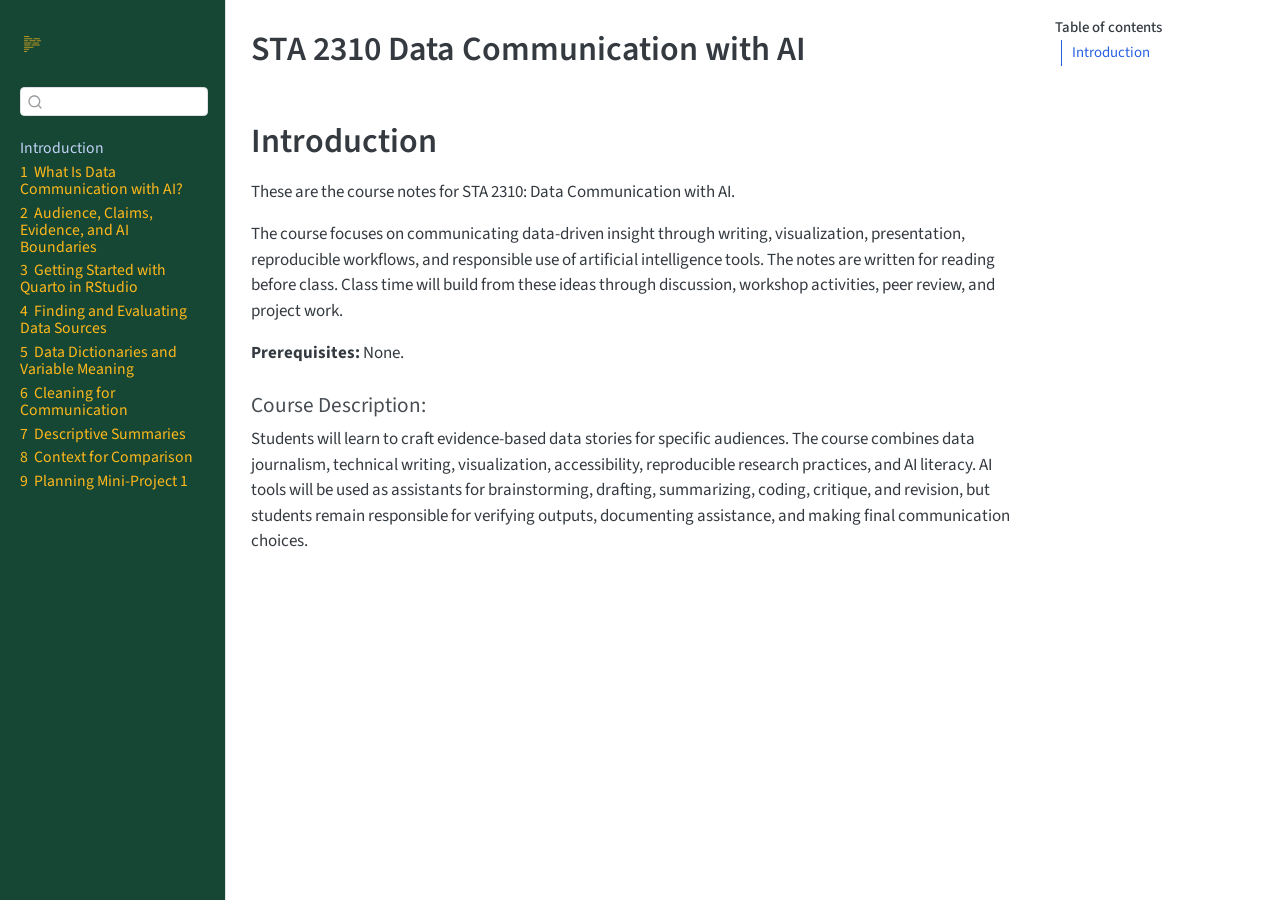
==== commit 6dabf85a: "added 09" ====
--- a/docs/index.html
+++ b/docs/index.html
@@ -192,6 +192,12 @@
  <span class="menu-text"><span class="chapter-number">8</span>&nbsp; <span class="chapter-title">Context for Comparison</span></span></a>
   </div>
 </li>
+        <li class="sidebar-item">
+  <div class="sidebar-item-container"> 
+  <a href="./09.html" class="sidebar-item-text sidebar-link">
+ <span class="menu-text"><span class="chapter-number">9</span>&nbsp; <span class="chapter-title">Planning Mini-Project 1</span></span></a>
+  </div>
+</li>
     </ul>
     </div>
 </nav>
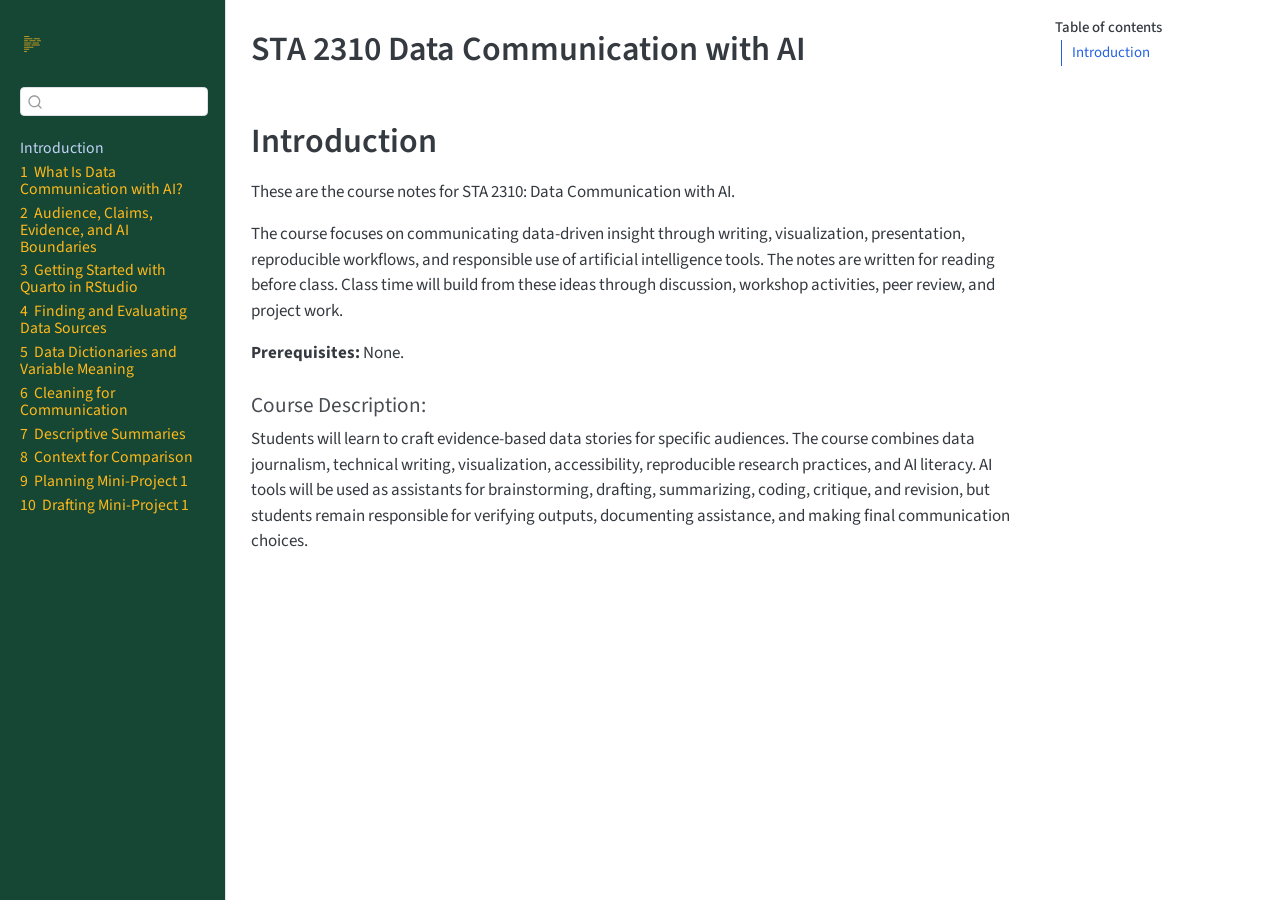
==== commit c7553510: "Add Day 10 mini-project drafting chapter" ====
--- a/docs/index.html
+++ b/docs/index.html
@@ -198,6 +198,12 @@
  <span class="menu-text"><span class="chapter-number">9</span>&nbsp; <span class="chapter-title">Planning Mini-Project 1</span></span></a>
   </div>
 </li>
+        <li class="sidebar-item">
+  <div class="sidebar-item-container"> 
+  <a href="./10.html" class="sidebar-item-text sidebar-link">
+ <span class="menu-text"><span class="chapter-number">10</span>&nbsp; <span class="chapter-title">Drafting Mini-Project 1</span></span></a>
+  </div>
+</li>
     </ul>
     </div>
 </nav>
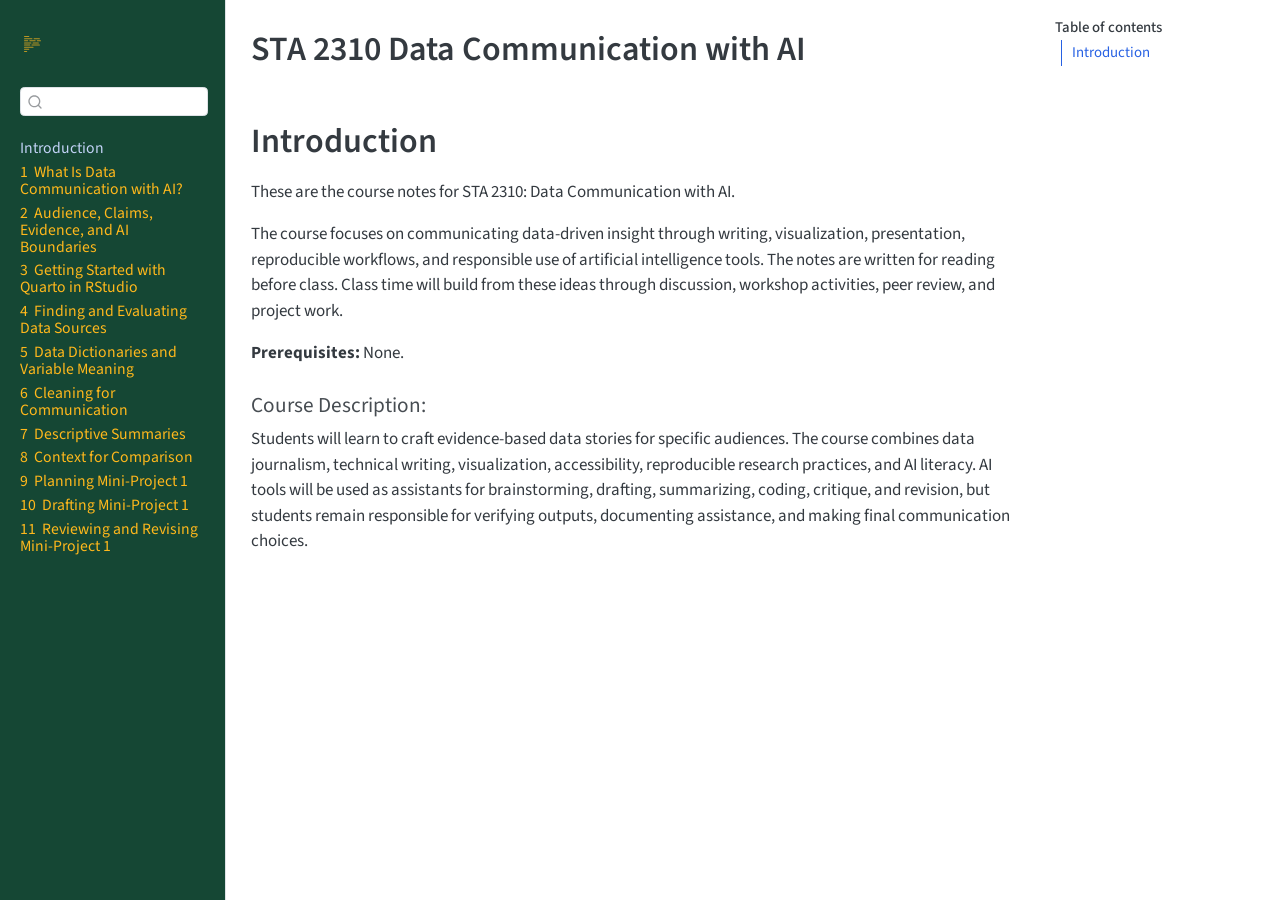
==== commit c7989ee8: "added 11" ====
--- a/docs/index.html
+++ b/docs/index.html
@@ -204,6 +204,12 @@
  <span class="menu-text"><span class="chapter-number">10</span>&nbsp; <span class="chapter-title">Drafting Mini-Project 1</span></span></a>
   </div>
 </li>
+        <li class="sidebar-item">
+  <div class="sidebar-item-container"> 
+  <a href="./11.html" class="sidebar-item-text sidebar-link">
+ <span class="menu-text"><span class="chapter-number">11</span>&nbsp; <span class="chapter-title">Reviewing and Revising Mini-Project 1</span></span></a>
+  </div>
+</li>
     </ul>
     </div>
 </nav>
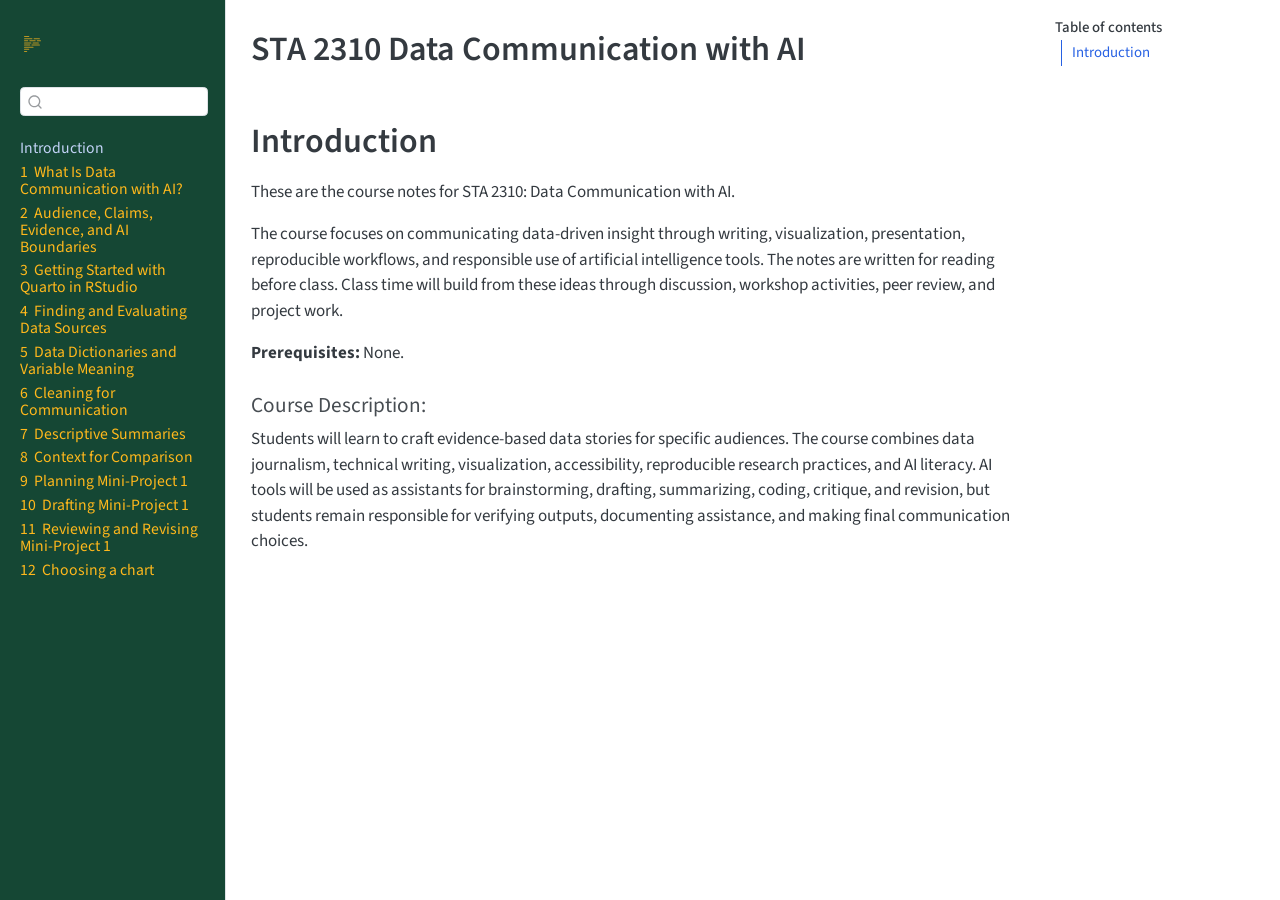
==== commit b2a77f20: "added 12" ====
--- a/docs/index.html
+++ b/docs/index.html
@@ -210,6 +210,12 @@
  <span class="menu-text"><span class="chapter-number">11</span>&nbsp; <span class="chapter-title">Reviewing and Revising Mini-Project 1</span></span></a>
   </div>
 </li>
+        <li class="sidebar-item">
+  <div class="sidebar-item-container"> 
+  <a href="./12.html" class="sidebar-item-text sidebar-link">
+ <span class="menu-text"><span class="chapter-number">12</span>&nbsp; <span class="chapter-title">Choosing a chart</span></span></a>
+  </div>
+</li>
     </ul>
     </div>
 </nav>
